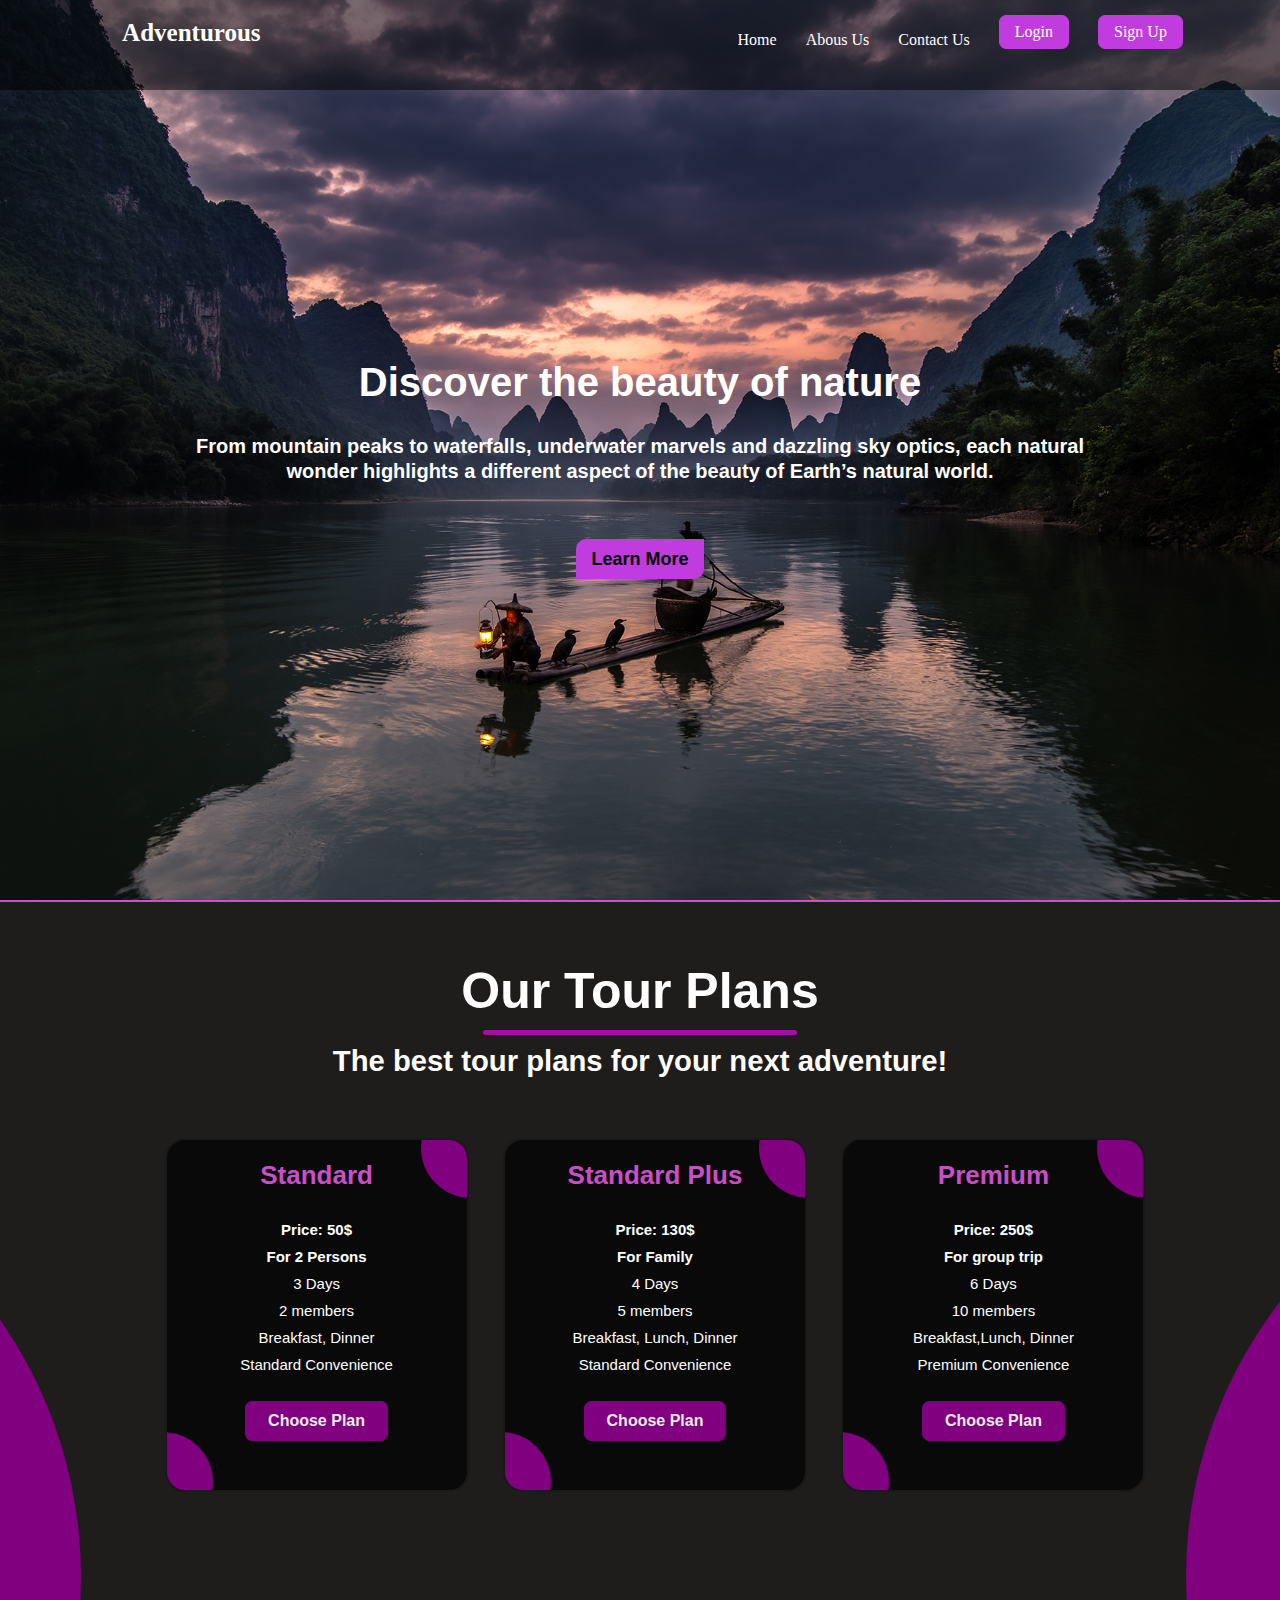
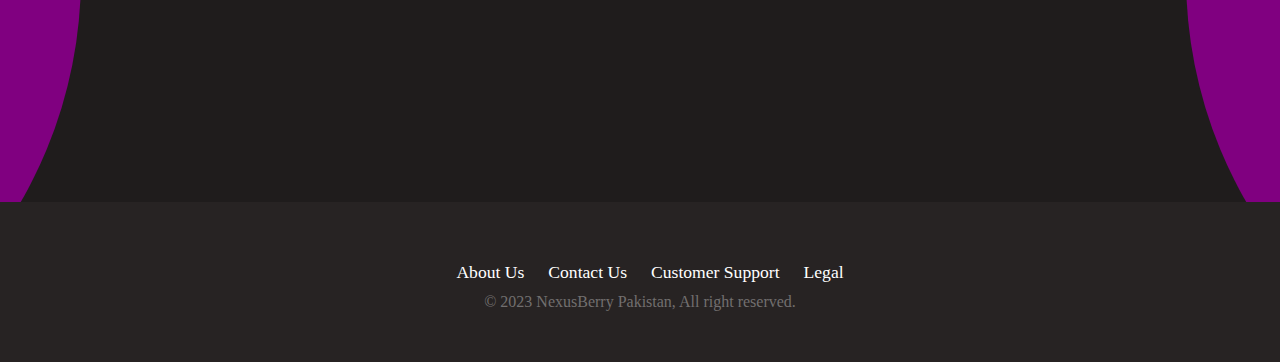
==== index.html @ 3e3c51dd "First commment - First page is totaly ready" ====
<!DOCTYPE html>
<html lang="en">
<head>
    <meta charset="UTF-8">
    <meta name="viewport" content="width=device-width, initial-scale=1.0">
    <title>Inspiration</title>

    <!-- Applying external css -->
    <link rel="stylesheet" href="./style.css">

</head>
<body>

    <!---------------------------- Main Section ------------------------->
    <div class="main">

        <!------------------- Navigation Section -------------------->

        <div class="navigation">
            
            <!-------------------- Navigation list items --------------->

            <div class="list">
                <ul>
                    <li class="logo"><a href="">Adventurous</a></li>
                    <li><a href="">Home</a></li>
                    <li><a href="">Abous Us</a></li>
                    <li><a href="">Contact Us</a></li>
                    <li><a class="btn1" href="">Login</a></li>
                    <li><a href="" class="btn1">Sign Up</a></li>
                </ul>
            </div>
        </div>


        <!----------------- Content Section ----------------->

        <div class="content-sec">
            <div class="content">
                <h1>Discover the beauty of nature</h1>
                <br>
                <h3 class="con-h3">From mountain peaks to waterfalls, underwater marvels and dazzling sky optics, each natural wonder 
                highlights a different aspect of the beauty of Earth’s natural world.</h3>
                <br><br>
                <a href="" class="btn-sec">Learn More</a>
                
            </div>
            
        </div>
    </div>


    <!-- horizontal line -->
    <div class="line"></div>
    <!-------------------- Category Section ----------------->

    <div class="category-sec">


        <div class="content-sec">
            <h1> Our Tour Plans</h1>
            <div class="s-line"></div>
            <h3>The best tour plans for your next adventure!</h3>
        </div>

        <div class="circle"></div>
        <div class="circle2"></div>

        <div class="container">
        <!-------- Section 1-------->

        
        <div class=" category cate-1">
            
            <div class="sb-circle"></div>
            <div class="st-circle"></div>
            
            <h1 class="m1 head">Standard</h1>
            <h3 class="m1 sub-h">Price: 50$</h3>
            <h3 class="m1 sub-h">For 2 Persons</h3>

            <ul class=" category-list">
                <li class="m1  l-item">3 Days</li>
                <li class="m1  l-item">2 members</li>
                <li class="m1  l-item">Breakfast, Dinner</li>
                <li class="m1  l-item">Standard Convenience</li>
            </ul>
            <br>
            <a class="planbtn m1" href="">Choose Plan</a>

        </div>

        <!-------- Section 2-------->
        <div class="category cate-2">
            <h1 class="m1 head">Standard Plus</h1>
            <h3 class="m1 sub-h">Price: 130$</h3>
            <h3 class="m1 sub-h">For Family</h3>
            <div class="sb-circle"></div>
            <div class="st-circle"></div>
            <ul class="category-list">
                <li class="m1  l-item">4 Days</li>
                <li class="m1  l-item">5 members</li>
                <li class="m1  l-item">Breakfast, Lunch, Dinner</li>
                <li class="m1  l-item">Standard Convenience</li>
            </ul>
            <br>
            <a class="planbtn m1" href="">Choose Plan</a>

        </div>


        <!-------- Section 3-------->
        <div class=" category cate-3">
            <div class="sb-circle"></div>
            <div class="st-circle"></div>
            <h1 class="m1 head">Premium</h1>
            <h3 class="m1 sub-h">Price: 250$</h3>
            <h3 class="m1 sub-h">For group trip</h3>

            <ul class="category-list">
                <li class="m1 l-item">6 Days</li>
                <li class="m1  l-item">10 members</li>
                <li class="m1  l-item">Breakfast,Lunch, Dinner</li>
                <li class="m1  l-item">Premium Convenience</li>
            </ul>
            <br>
            <a class="planbtn m1" href="">Choose Plan</a>
        </div>

        </div>

    </div>

    <!-- Footer section -->

    <div class="footer">
        <div class="footer-content">
            <a class="footer-link" href="">About Us</a>
            <a class="footer-link" href="">Contact Us</a>
            <a class="footer-link" href=""> Customer Support</a>
            <a class="footer-link" href="">Legal</a>

            <p class="footer-copyright">&copy; 2023 NexusBerry Pakistan, All right reserved.</p>
        </div>
    </div>



</body>
</html>
---- style.css ----
*{
    margin: 0;
    padding: 0;
    overflow-x: hidden;   
    
}

/* ------------Utility classes -------------------- */
.btn1{
    padding: 7px 15px;
    border-radius: 7px;
    background-color: rgb(193, 60, 223);
    border: 1px solid rgb(193, 60, 223);
    
}
.btn-sec{
    padding: 10px 15px;
    background-color: rgb(193, 60, 223);
    color: black;
    border-top-left-radius: 10px;
    border-bottom-right-radius: 10px;
    font-weight: bold;
    font-size: 18px;
    
}


/* ----------------------------- Main Section --------------------- */
.main{

    width: 100vw;
    height: 100vh;
    background-image: url(./assets/asset3.jpg);
    background-size: cover;
}


/* ----------------------------- Navigation Section --------------------- */

.navigation{

    width: 100vw;
    height: 10vh;
    background-color: rgba(0, 0, 0, 0.5);
    text-align: center;
   
}


/* ---------------List items -------------------- */

.list ul li{
    display: inline-block;
    text-decoration: none;
    
    
     
}

.list ul li a{
    text-decoration: none;
    color:white;
    margin-top: 15px;
    margin-left: 25px;
    display: inline-block;
    
}

.logo{
    margin-right: 35%;
    font-size: 25px;
    font-weight: bold;
    
}

/*---------------------------------- Content section ---------------------------- */
.content {
    
    text-align: center;
    color: white;
    margin: 150px 100px;
    margin-top: 200px;
    font-family: "Proxima Nova", "helvetica neue", helvetica, arial, sans-serif;
    padding: 10px;
    }

.content h1{
    font-size: 40px;
    font-weight: bold;
}
.content h3{
    line-height: 25px;
    
}
.con-h3{
    font-size: 20px;
}
.content a{
    text-decoration: none;
}

/*------------------------- Hovering Effect -------------------------*/

/* -------------------Buttons hover effect--------------- */

.btn1:hover{
    border: 1px solid rgb(181, 60, 192);
    background-color: rgba(193, 60, 223, 0);
}

.btn-sec:hover{
    border: 1px solid rgb(142, 26, 157);
    background-color: rgba(193, 60, 223, 0);
    color:white;
    border-radius: 0px;
}

/* --------------------------Navigation links hover effect ----------------------- */

.list ul li a:hover{
    color: rgb(190, 28, 190)
}


/* ----------------- Plan button --------------- */

.planbtn{
    padding: 10px 22px;
    color:rgb(238, 234, 234);
    background-color: purple;
    border: 1px solid purple;
    font-size: 16px;
    font-weight: bold;
    text-decoration: none;
    border-radius: 7px;
    display: inline-block;
}
.planbtn:hover{
    background-color: rgb(195, 63, 207);
    color:black;
    transition: 0.5s;
}


/*------------------- Category section styling --------------- */


/* ----------- Line styling ----------- */
.line{
    background-color: rgb(209, 78, 209);
    height: 2px;
}

.s-line{
    background-color: rgb(162, 15, 162);
    height: 5px;
    width: 27%;
    border-radius: 5px;
    margin:10px auto;
}




.category-sec{
    width:100vw;
    height:100vh;
    background-color: rgb(31, 28, 28);
    color: white;
    text-align: center;
    padding-top: 0px;
    font-family: "lyon-display-web", sans-serif, sans-serif;
    position:relative;
    overflow: hidden;
}

.circle{
    height: 900px;
    width: 900px;
    position: absolute;
    background-color: purple;
    bottom:-25%;
    left: -64%;
    border-radius: 50%;
}

.circle2{
    height: 900px;
    width: 900px;
    position: absolute;
    background-color: purple;
    bottom:-25%;
    right: -63%;
    border-radius: 50%;
}

.category{
    position: relative;
    overflow: hidden;
}
.sb-circle{
    height: 100px;
    width: 100px;
    border-radius: 50%;
    background-color: purple;
    position: absolute;
    bottom: -12%;
    left: -18%;
}

.st-circle{
    height: 100px;
    width: 100px;
    border-radius: 50%;
    background-color: purple;
    position: absolute;
    top: -12%;
    right: -18%;
}

.category:hover .st-circle, .category:hover .sb-circle{
    background-color: rgba(238, 92, 238, 0.968);
    transition: 0.4s;
    width: 150px;
    height: 70px;
}
.content-sec{
    margin: 60px;
    font-size: 25px;
}

.category-sec .category{
    height: 330px;
    width: 280px;
    background-color: rgba(3, 3, 3, 0.754);
    border: 2px solid rgb(26, 25, 25);
    display: inline-block;
    margin-left: 30px;
    border-radius: 20px;
    text-align: center;
    padding: 10px;
}

.category:hover{
  background-color: rgba(34, 31, 34, 0.927);
  transition: 0.3s;
  box-shadow: 0px 0px 20px rgb(31, 31, 31);

}

.category .m1{
    margin-top: 10px;
    list-style: none;
}


.category  .l-item{
    font-size: 15px;
}

.category .sub-h{
    font-size: 15px;
}
.category .head{
    font-size: 26px;
    font-weight: bold;
    color: rgb(202, 78, 202);
    margin-bottom: 30px;

}


.category-sec .container{
    width: 1200px;
    display: inline-block;
    text-align: center;
}
/* ------------------------ Footer styling --------------------- */

.footer{
    width: 100%;
    height: 20%;
    background-color: rgb(39, 35, 35);
    padding-top: 20px;
    overflow: hidden;
}


.footer-content{
    width:60vw;
    height: 60px;
    margin:40px auto;
    text-align: center;
}

.footer-link{
    margin-left: 20px;
    text-decoration: none;
    font-size: 1.1rem;
    color:white;
}

.footer-link:hover{
    color:blueviolet;
}

.footer-copyright{

    margin-top:10px ;
    color: rgb(114, 111, 111);
}
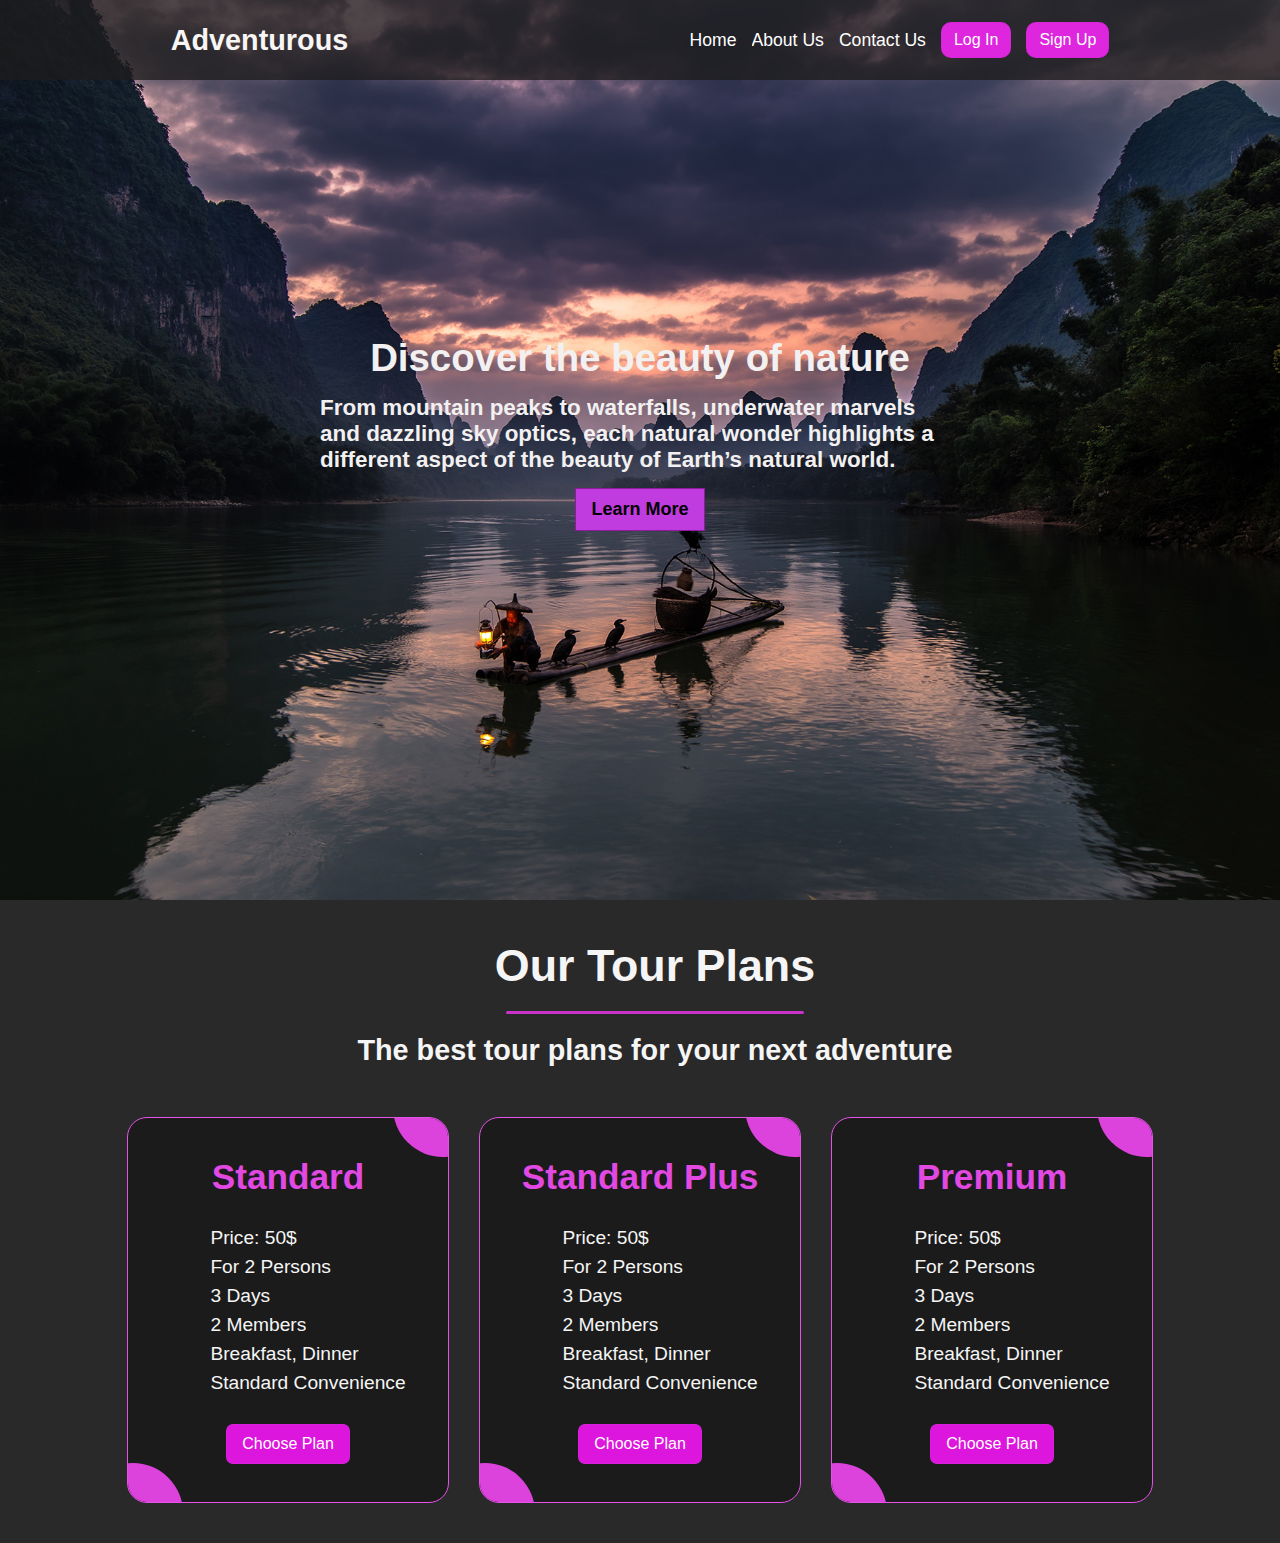
==== commit f0e48980: "category section added and responsive as well." ====
--- a/index.html
+++ b/index.html
@@ -7,6 +7,7 @@
 
     <!-- Applying external css -->
     <link rel="stylesheet" href="./style.css">
+    <link rel="stylesheet" href="./shared.css">
 
 </head>
 <body>
@@ -16,133 +17,120 @@
 
         <!------------------- Navigation Section -------------------->
 
-        <div class="navigation">
-            
-            <!-------------------- Navigation list items --------------->
+        <nav class="nav-container">
 
-            <div class="list">
-                <ul>
-                    <li class="logo"><a href="">Adventurous</a></li>
-                    <li><a href="">Home</a></li>
-                    <li><a href="">Abous Us</a></li>
-                    <li><a href="">Contact Us</a></li>
-                    <li><a class="btn1" href="">Login</a></li>
-                    <li><a href="" class="btn1">Sign Up</a></li>
+            <div class="nav-logo  left-nav">
+                <a class="logo-link" href=""><h2>Adventurous</h2></a>
+            </div>
+
+            <div class="right-nav">
+
+                <ul class="nav-items">
+                    <li><a class="nav-link" href="">Home</a></li>
+                    <li><a class="nav-link" href="">About Us</a></li>
+                    <li><a class="nav-link" href="">Contact Us</a></li>
+                    <li class="nav-btn"><a class="btn-link" href="">Log In</a></li>
+                    <li class="nav-btn"><a class="btn-link"  href="">Sign Up</a></li>
                 </ul>
+
             </div>
-        </div>
+
+        </nav>
 
 
         <!----------------- Content Section ----------------->
 
-        <div class="content-sec">
+        <div class="content-container">
+
+            <div>
+                <h1 class="content-heading">Discover the beauty of nature</h1>
+            </div>
+
             <div class="content">
-                <h1>Discover the beauty of nature</h1>
-                <br>
-                <h3 class="con-h3">From mountain peaks to waterfalls, underwater marvels and dazzling sky optics, each natural wonder 
-                highlights a different aspect of the beauty of Earth’s natural world.</h3>
-                <br><br>
-                <a href="" class="btn-sec">Learn More</a>
-                
+                <h3>From mountain peaks to waterfalls, underwater marvels and dazzling sky optics, each natural wonder
+                    highlights a different aspect of the beauty of Earth’s natural world.
+                </h3>
             </div>
-            
-        </div>
-    </div>
 
 
-    <!-- horizontal line -->
-    <div class="line"></div>
-    <!-------------------- Category Section ----------------->
-
-    <div class="category-sec">
+            <a class="btn-sec" href="">Learn More</a>
 
 
-        <div class="content-sec">
-            <h1> Our Tour Plans</h1>
-            <div class="s-line"></div>
-            <h3>The best tour plans for your next adventure!</h3>
-        </div>
-
-        <div class="circle"></div>
-        <div class="circle2"></div>
-
-        <div class="container">
-        <!-------- Section 1-------->
-
-        
-        <div class=" category cate-1">
-            
-            <div class="sb-circle"></div>
-            <div class="st-circle"></div>
-            
-            <h1 class="m1 head">Standard</h1>
-            <h3 class="m1 sub-h">Price: 50$</h3>
-            <h3 class="m1 sub-h">For 2 Persons</h3>
-
-            <ul class=" category-list">
-                <li class="m1  l-item">3 Days</li>
-                <li class="m1  l-item">2 members</li>
-                <li class="m1  l-item">Breakfast, Dinner</li>
-                <li class="m1  l-item">Standard Convenience</li>
-            </ul>
-            <br>
-            <a class="planbtn m1" href="">Choose Plan</a>
-
-        </div>
-
-        <!-------- Section 2-------->
-        <div class="category cate-2">
-            <h1 class="m1 head">Standard Plus</h1>
-            <h3 class="m1 sub-h">Price: 130$</h3>
-            <h3 class="m1 sub-h">For Family</h3>
-            <div class="sb-circle"></div>
-            <div class="st-circle"></div>
-            <ul class="category-list">
-                <li class="m1  l-item">4 Days</li>
-                <li class="m1  l-item">5 members</li>
-                <li class="m1  l-item">Breakfast, Lunch, Dinner</li>
-                <li class="m1  l-item">Standard Convenience</li>
-            </ul>
-            <br>
-            <a class="planbtn m1" href="">Choose Plan</a>
 
         </div>
 
 
-        <!-------- Section 3-------->
-        <div class=" category cate-3">
-            <div class="sb-circle"></div>
-            <div class="st-circle"></div>
-            <h1 class="m1 head">Premium</h1>
-            <h3 class="m1 sub-h">Price: 250$</h3>
-            <h3 class="m1 sub-h">For group trip</h3>
+    </div>
 
-            <ul class="category-list">
-                <li class="m1 l-item">6 Days</li>
-                <li class="m1  l-item">10 members</li>
-                <li class="m1  l-item">Breakfast,Lunch, Dinner</li>
-                <li class="m1  l-item">Premium Convenience</li>
-            </ul>
-            <br>
-            <a class="planbtn m1" href="">Choose Plan</a>
+
+    <!--------------------- Category Section --------------------->
+
+    <div class="category">
+
+        <div class="category-cont">
+            <h1 class="cate-heading" >Our Tour Plans</h1>
+            <div class="line"></div>
+            <h2 class="cate-sub-heading">The best tour plans for your next adventure</h2>
         </div>
+
+        <div class="carts">
+
+            <div class="cart cart1">
+                <div class="circle"></div>
+                <div class="circle2"></div>
+                <h1 class="cart-heading">Standard</h1>
+
+                <div class="cart-con">
+                    <p>Price: 50$</p>
+                    <p>For 2 Persons</p>
+                    <p>3 Days</p>
+                    <p>2 Members</p>
+                    <p>Breakfast, Dinner</p>
+                    <p>Standard Convenience</p>
+                </div>
+
+                <a class="btn-plan" href="">Choose Plan</a>
+            </div>
+
+            <div class=" cart cart2">
+                <div class="circle"></div>
+                <div class="circle2"></div>
+                <h1 class="cart-heading">Standard Plus</h1>
+
+                <div class="cart-con">
+                    <p>Price: 50$</p>
+                    <p>For 2 Persons</p>
+                    <p>3 Days</p>
+                    <p>2 Members</p>
+                    <p>Breakfast, Dinner</p>
+                    <p>Standard Convenience</p>
+                </div>
+
+                <a class="btn-plan" href="">Choose Plan</a>
+            </div>
+
+            <div class=" cart cart3">
+                <div class="circle"></div>
+                <div class="circle2"></div>
+                <h1 class="cart-heading">Premium</h1>
+
+                <div class="cart-con">
+                    <p>Price: 50$</p>
+                    <p>For 2 Persons</p>
+                    <p>3 Days</p>
+                    <p>2 Members</p>
+                    <p>Breakfast, Dinner</p>
+                    <p>Standard Convenience</p>
+                </div>
+
+                <a class="btn-plan" href="">Choose Plan</a>
+            </div>
+
 
         </div>
 
     </div>
 
-    <!-- Footer section -->
-
-    <div class="footer">
-        <div class="footer-content">
-            <a class="footer-link" href="">About Us</a>
-            <a class="footer-link" href="">Contact Us</a>
-            <a class="footer-link" href=""> Customer Support</a>
-            <a class="footer-link" href="">Legal</a>
-
-            <p class="footer-copyright">&copy; 2023 NexusBerry Pakistan, All right reserved.</p>
-        </div>
-    </div>
 
 
 
--- a/style.css
+++ b/style.css
@@ -1,9 +1,7 @@
-
 *{
     margin: 0;
     padding: 0;
-    overflow-x: hidden;   
-    
+    overflow-x: hidden;
 }
 
 /* ------------Utility classes -------------------- */
@@ -12,95 +10,18 @@
     border-radius: 7px;
     background-color: rgb(193, 60, 223);
     border: 1px solid rgb(193, 60, 223);
-    
+
 }
 .btn-sec{
     padding: 10px 15px;
     background-color: rgb(193, 60, 223);
     color: black;
-    border-top-left-radius: 10px;
-    border-bottom-right-radius: 10px;
+    border: 1px solid rgb(142, 26, 157);
     font-weight: bold;
     font-size: 18px;
-    
-}
-
-
-/* ----------------------------- Main Section --------------------- */
-.main{
-
-    width: 100vw;
-    height: 100vh;
-    background-image: url(./assets/asset3.jpg);
-    background-size: cover;
-}
-
-
-/* ----------------------------- Navigation Section --------------------- */
-
-.navigation{
-
-    width: 100vw;
-    height: 10vh;
-    background-color: rgba(0, 0, 0, 0.5);
-    text-align: center;
-   
-}
-
-
-/* ---------------List items -------------------- */
-
-.list ul li{
-    display: inline-block;
     text-decoration: none;
-    
-    
-     
-}
-
-.list ul li a{
-    text-decoration: none;
-    color:white;
-    margin-top: 15px;
-    margin-left: 25px;
-    display: inline-block;
-    
-}
-
-.logo{
-    margin-right: 35%;
-    font-size: 25px;
-    font-weight: bold;
-    
-}
-
-/*---------------------------------- Content section ---------------------------- */
-.content {
-    
-    text-align: center;
-    color: white;
-    margin: 150px 100px;
-    margin-top: 200px;
-    font-family: "Proxima Nova", "helvetica neue", helvetica, arial, sans-serif;
-    padding: 10px;
-    }
-
-.content h1{
-    font-size: 40px;
-    font-weight: bold;
-}
-.content h3{
-    line-height: 25px;
-    
-}
-.con-h3{
-    font-size: 20px;
-}
-.content a{
-    text-decoration: none;
-}
-
-/*------------------------- Hovering Effect -------------------------*/
+
+}
 
 /* -------------------Buttons hover effect--------------- */
 
@@ -116,197 +37,281 @@
     border-radius: 0px;
 }
 
-/* --------------------------Navigation links hover effect ----------------------- */
-
-.list ul li a:hover{
-    color: rgb(190, 28, 190)
-}
-
-
-/* ----------------- Plan button --------------- */
-
-.planbtn{
-    padding: 10px 22px;
-    color:rgb(238, 234, 234);
-    background-color: purple;
+
+/* ----------------------------- Main Section --------------------- */
+.main{
+
+    width: 100%;
+    height: 100vh;
+    background-image: url(./assets/asset3.jpg);
+    background-size: cover;
+    font-family: "Proxima Nova", "helvetica neue", helvetica, arial, sans-serif;
+
+}
+
+
+
+/*---------------------------------- Content section ---------------------------- */
+
+.content-container{
+    width: 50%;
+    margin:auto;
+    margin-top: 20%;
+    padding:0px 10px;
+    font-family: "Proxima Nova", "helvetica neue", helvetica, arial, sans-serif;
+    display: flex;
+    flex-direction: column;
+    justify-content: center;
+    align-items: center;
+    color: rgb(242, 240, 240);
+    row-gap: 15px;
+    font-size: 1.2rem;
+}
+
+/*------------------------- Category Section -------------------------*/
+
+.category{
+    width: 100%;
+    padding-top:40px;
+    padding-bottom: 40px;
+    background-color: rgb(42, 41, 41);
+    display: flex;
+    align-items: center;
+    justify-content: center;
+    font-family: Helvetica;
+    flex-direction: column;
+}
+.line{
+    width: 50%;
+    height: 3px;
+    border-radius: 10px;
+    background-color: rgb(202, 50, 202);
+}
+.category-cont{
+    display: flex;
+    flex-direction: column;
+    justify-content: center;
+    align-items: center;
+    color: whitesmoke;
+    gap:20px;
+    padding-left: 40px;
+    padding-right: 10px;
+
+}
+.cart{
+    position: relative;
+    overflow: hidden;
+}
+.circle{
+    width: 100px;
+    height: 100px;
+    border-radius: 50%;
+    background-color: rgb(220, 66, 220);
+    position: absolute;
+    top:-16%;
+    right: -14%
+}
+
+.circle2{
+    width: 100px;
+    height: 100px;
+    border-radius: 50%;
+    background-color: rgb(220, 66, 220);
+    position: absolute;
+    bottom:-16%;
+    left: -14%
+}
+
+.cart:hover .circle , .cart:hover .circle2{
+    width: 150px;
+    transition: 0.5s;
+}
+.cart:hover{
+    background-color: rgba(15, 14, 14, 0.517);
+    box-shadow: 0 4px 8px 0 rgba(0, 0, 0, 0.819), 0 6px 20px 0 rgba(0, 0, 0, 0.688);
+}
+.carts{
+    width: 100%;
+    display: flex;
+    flex-direction: row;
+    justify-content: center;
+    align-items: center;
+    color: whitesmoke;
+    column-gap: 30px;
+    flex-wrap: wrap;
+    row-gap: 20px;
+    margin-top: 50px;
+
+}
+
+.cate-heading{
+    font-size: 2.8rem;
+}
+
+.cate-sub-heading{
+    font-size: 1.8rem;
+}
+.cart{
+    width: 20rem;
+    height: 24rem;
+    background-color: rgba(23, 23, 23, 0.751);
+    border: 1px solid rgb(229, 82, 232);
+    border-radius: 20px;
+    display: flex;
+    flex-direction: column;
+    justify-content: center;
+    align-items: center;
+    gap: 30px;
+}
+.cart-con{
+    display: flex;
+    flex-direction: column;
+    align-items: flex-start;
+    gap: 7px;
+    margin-left: 40px;
+    font-size: 1.2rem;
+}
+.cart-heading{
+    font-size: 2.2rem;
+    color: rgb(226, 73, 226);
+}
+.btn-plan{
+    padding: 10px 15px;
+    background-color: rgb(220, 22, 220);
+    color: white;
+    text-decoration: none;
+    border-radius: 7px;
+    border: 1px solid rgba(221, 160, 221, 0.072);
+}
+.btn-plan:hover{
+    background-color: rgba(220, 22, 220, 0.448);
+    border: 1px solid plum;
+    transition: 0.4s;
+}
+
+/* ------------Form Styling -------------- */
+
+.form-container{
+    box-sizing: border-box;
+    width: 25rem;
+    background-color: rgba(47, 46, 46, 0.765);
+    border: 2px solid rgba(0, 0, 0, 0.096);
+    border-radius: 10px;
+    margin:40px auto;
+    display: flex;
+    flex-direction: column;
+    row-gap: 18px;
+    padding:20px 70px;
+    color: rgb(235, 228, 228);
+
+
+}
+.background{
+    height: 100vh;
+    width: 100%;
+    background-image: url(./assets/asset2.jpg);
+    background-size: cover;
+    font-family: "Proxima Nova", "helvetica neue", helvetica, arial, sans-serif;
+}
+.form-item{
+    display: flex;
+    flex-direction: column;
+    row-gap: 3px;
+}
+
+.terms-con{
+    display: flex;
+    flex-direction: row;
+    column-gap: 3px;
+    font-size: 0.8rem;
+    justify-content: center;
+}
+.form-heading{
+    text-align: center;
+    color:rgb(248, 19, 225);
+}
+.form-input, .form-seclect{
+    height: 32px;
+    background-color: rgba(23, 22, 22, 0.808);
+    border-radius: 7px;
+    border: 1px solid black;
+    outline: none;
+    padding-left:7px ;
+    color: rgb(220, 211, 211);
+}
+.sign-btn{
+    padding: 10px 10px;
+    color: black;
+    border-radius: 10px;
+    border: 1px solid black;
+    font-weight: bold;
+    background-color: rgb(214, 51, 214);
+    cursor: pointer;
+}
+.sign-btn:hover{
+    background-color: rgba(128, 0, 128, 0.447);
+    border:1px solid rgba(128, 0, 128, 0.564);
+    color: white;
+}
+.form-input:focus, .form-seclect:focus{
     border: 1px solid purple;
-    font-size: 16px;
+    border-radius: 7px;
+}
+label{
+    margin-left: 2px;
+}
+.term-link{
+    color: rgb(218, 209, 209);
+    font-size: 0.8rem;
+    text-decoration: none;
+}
+.term-link:hover{
+    text-decoration: underline;
+}
+
+
+
+.al-log{
+    font-size: 0.9rem;
+    text-align: center;
+
+}
+.al-log-link{
+    color: rgb(194, 40, 194);
+    font-size: 1rem;
     font-weight: bold;
     text-decoration: none;
-    border-radius: 7px;
-    display: inline-block;
-}
-.planbtn:hover{
-    background-color: rgb(195, 63, 207);
-    color:black;
-    transition: 0.5s;
-}
-
-
-/*------------------- Category section styling --------------- */
-
-
-/* ----------- Line styling ----------- */
-.line{
-    background-color: rgb(209, 78, 209);
-    height: 2px;
-}
-
-.s-line{
-    background-color: rgb(162, 15, 162);
-    height: 5px;
-    width: 27%;
-    border-radius: 5px;
-    margin:10px auto;
-}
-
-
-
-
-.category-sec{
-    width:100vw;
-    height:100vh;
-    background-color: rgb(31, 28, 28);
-    color: white;
-    text-align: center;
-    padding-top: 0px;
-    font-family: "lyon-display-web", sans-serif, sans-serif;
-    position:relative;
-    overflow: hidden;
-}
-
-.circle{
-    height: 900px;
-    width: 900px;
-    position: absolute;
-    background-color: purple;
-    bottom:-25%;
-    left: -64%;
-    border-radius: 50%;
-}
-
-.circle2{
-    height: 900px;
-    width: 900px;
-    position: absolute;
-    background-color: purple;
-    bottom:-25%;
-    right: -63%;
-    border-radius: 50%;
-}
-
-.category{
-    position: relative;
-    overflow: hidden;
-}
-.sb-circle{
-    height: 100px;
-    width: 100px;
-    border-radius: 50%;
-    background-color: purple;
-    position: absolute;
-    bottom: -12%;
-    left: -18%;
-}
-
-.st-circle{
-    height: 100px;
-    width: 100px;
-    border-radius: 50%;
-    background-color: purple;
-    position: absolute;
-    top: -12%;
-    right: -18%;
-}
-
-.category:hover .st-circle, .category:hover .sb-circle{
-    background-color: rgba(238, 92, 238, 0.968);
-    transition: 0.4s;
-    width: 150px;
-    height: 70px;
-}
-.content-sec{
-    margin: 60px;
-    font-size: 25px;
-}
-
-.category-sec .category{
-    height: 330px;
-    width: 280px;
-    background-color: rgba(3, 3, 3, 0.754);
-    border: 2px solid rgb(26, 25, 25);
-    display: inline-block;
-    margin-left: 30px;
-    border-radius: 20px;
-    text-align: center;
-    padding: 10px;
-}
-
-.category:hover{
-  background-color: rgba(34, 31, 34, 0.927);
-  transition: 0.3s;
-  box-shadow: 0px 0px 20px rgb(31, 31, 31);
-
-}
-
-.category .m1{
-    margin-top: 10px;
-    list-style: none;
-}
-
-
-.category  .l-item{
-    font-size: 15px;
-}
-
-.category .sub-h{
-    font-size: 15px;
-}
-.category .head{
-    font-size: 26px;
-    font-weight: bold;
-    color: rgb(202, 78, 202);
-    margin-bottom: 30px;
-
-}
-
-
-.category-sec .container{
-    width: 1200px;
-    display: inline-block;
-    text-align: center;
-}
-/* ------------------------ Footer styling --------------------- */
-
-.footer{
-    width: 100%;
-    height: 20%;
-    background-color: rgb(39, 35, 35);
-    padding-top: 20px;
-    overflow: hidden;
-}
-
-
-.footer-content{
-    width:60vw;
-    height: 60px;
-    margin:40px auto;
-    text-align: center;
-}
-
-.footer-link{
-    margin-left: 20px;
-    text-decoration: none;
-    font-size: 1.1rem;
-    color:white;
-}
-
-.footer-link:hover{
-    color:blueviolet;
-}
-
-.footer-copyright{
-
-    margin-top:10px ;
-    color: rgb(114, 111, 111);
+}
+.al-log-link:hover{
+    text-decoration: underline;
+}
+
+
+
+/* --------------- Media query ------------- */
+
+@media only screen and (max-width: 600px) {
+
+    /*---------------- Content section -------------*/
+    .content-container{
+        width: 100%;
+        padding-top: 30%;
+
+    }
+
+    .content, .content-heading{
+        padding: 0px 20px;
+        font-size: 1.1rem;
+    }
+    .content-heading{
+        font-size: 1.9rem;
+    }
+    .cate-sub-heading{
+        text-align: center;
+    }
+
+    .form-container{
+        width: 100%;
+
+    }
 }--- a/shared.css
+++ b/shared.css
@@ -0,0 +1,57 @@
+/* Navigation Bar */
+
+.nav-container{
+    width: 100%;
+    height: 5rem;
+    background-color: rgba(29, 28, 28, 0.765);
+    display: flex;
+    flex-direction: row;
+    justify-content: space-around;
+    align-items: center;
+}
+.nav-items{
+    display: flex;
+    flex-direction: row;
+    column-gap: 15px;
+    align-items: center;
+}
+
+.logo-link{
+    text-decoration: none;
+    color: rgb(248, 245, 245);
+    font-weight: bold;
+    font-size: 1.2rem;
+}
+.logo-link:hover{
+    color: rgb(215, 83, 215);
+}
+
+.nav-link{
+    text-decoration: none;
+    color: white;
+    font-size: 1.1rem;
+
+
+}
+.nav-link:hover{
+    color: rgb(215, 83, 215);
+
+}
+
+.nav-btn{
+
+    padding: 8px 12px;
+    border: 1px solid rgba(0, 0, 0, 0.023);
+    border-radius: 10px;
+    background-color: rgb(221, 38, 221);
+}
+.btn-link{
+    color: white;
+    text-decoration: none;
+}
+.nav-btn:hover{
+
+    background-color: rgba(0, 0, 0, 0);
+    border: 1px solid purple;
+}
+
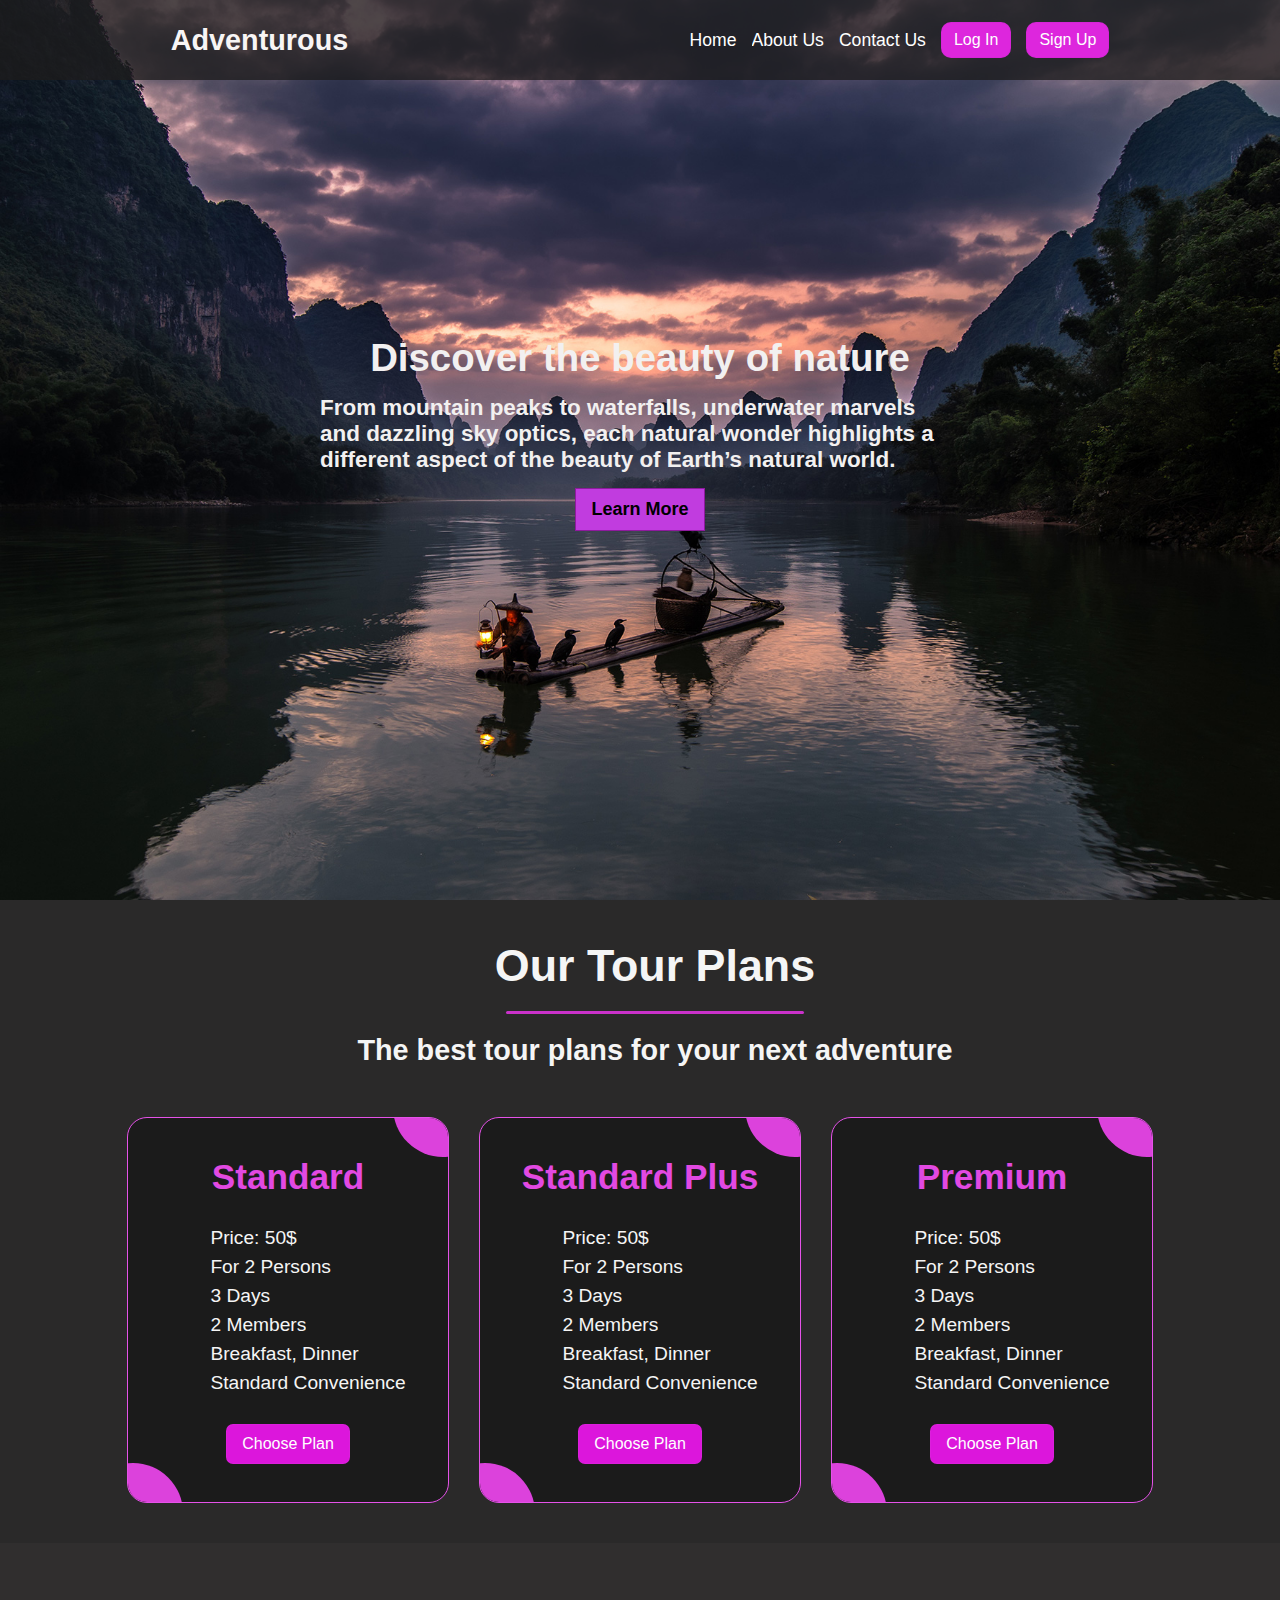
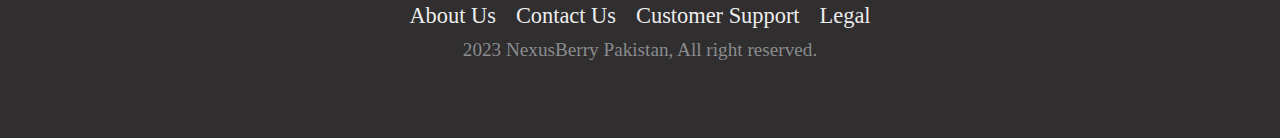
==== commit 3944ac9d: "footer added" ====
--- a/index.html
+++ b/index.html
@@ -17,25 +17,31 @@
 
         <!------------------- Navigation Section -------------------->
 
-        <nav class="nav-container">
 
-            <div class="nav-logo  left-nav">
-                <a class="logo-link" href=""><h2>Adventurous</h2></a>
-            </div>
+            <nav class="nav-container">
 
-            <div class="right-nav">
+                    <div class="nav-logo  left-nav">
+                        <a class="logo-link" href=""><h2>Adventurous</h2></a>
+                    </div>
 
-                <ul class="nav-items">
-                    <li><a class="nav-link" href="">Home</a></li>
-                    <li><a class="nav-link" href="">About Us</a></li>
-                    <li><a class="nav-link" href="">Contact Us</a></li>
-                    <li class="nav-btn"><a class="btn-link" href="">Log In</a></li>
-                    <li class="nav-btn"><a class="btn-link"  href="">Sign Up</a></li>
-                </ul>
 
-            </div>
 
-        </nav>
+                <div class="right-nav">
+
+                    <div>
+                        <ul class="nav-items">
+                            <li><a class="nav-link" href="./index.html">Home</a></li>
+                            <li><a class="nav-link" href="">About Us</a></li>
+                            <li><a class="nav-link" href="">Contact Us</a></li>
+                            <li class="nav-btn"><a class="btn-link" href="">Log In</a></li>
+                            <li class="nav-btn"><a class="btn-link"  href="./signup.html">Sign Up</a></li>
+                        </ul>
+                    </div>
+
+                </div>
+            </nav>
+
+
 
 
         <!----------------- Content Section ----------------->
@@ -131,6 +137,23 @@
 
     </div>
 
+    <!---------------- Footer Section --------------->
+
+    <footer class="footer-container">
+
+        <div class="footer-items">
+
+            <div class="footer-links">
+                <a class="footer-link" href="">About Us</a>
+                <a class="footer-link" href="">Contact Us</a>
+                <a class="footer-link" href="">Customer Support</a>
+                <a class="footer-link" href="">Legal</a>
+            </div>
+
+            <p class="copy-con">2023 NexusBerry Pakistan, All right reserved.</p>
+        </div>
+
+    </footer>
 
 
 
--- a/style.css
+++ b/style.css
@@ -207,11 +207,12 @@
 
 }
 .background{
-    height: 100vh;
+    height: 80vh;
     width: 100%;
     background-image: url(./assets/asset2.jpg);
     background-size: cover;
     font-family: "Proxima Nova", "helvetica neue", helvetica, arial, sans-serif;
+
 }
 .form-item{
     display: flex;
@@ -305,13 +306,21 @@
     }
     .content-heading{
         font-size: 1.9rem;
-    }
+        text-align: center;
+    }
+    /* ------------- Category section --------------- */
     .cate-sub-heading{
         text-align: center;
     }
 
+    .cate-heading{
+        text-align: center;
+    }
+
+    /* -------------------- Form Section ---------------- */
     .form-container{
         width: 100%;
 
     }
+
 }--- a/shared.css
+++ b/shared.css
@@ -55,3 +55,74 @@
     border: 1px solid purple;
 }
 
+/* ----------------- Footer Section ---------------- */
+
+.footer-container{
+    width: 100%;
+    height: 15vh;
+    background-color: rgb(48, 46, 46);
+    padding-top: 60px;
+
+}
+.footer-items{
+    display: flex;
+    flex-direction: column;
+    align-items: center;
+
+
+
+}
+.footer-links{
+    display: flex;
+    flex-direction: row;
+    gap:20px;
+    font-size: 1.4rem;
+}
+
+.footer-link{
+    color: rgb(237, 237, 237);
+    text-decoration: none;
+}
+.footer-link:hover{
+    color: rgb(227, 48, 227);
+}
+.copy-con{
+    margin-top: 10px;
+    font-size: 1.2rem;
+    color:rgb(138, 140, 144);
+}
+@media only screen and (max-width: 650px) {
+
+
+    /*------------------ Navbar --------------*/
+
+
+    .nav-container{
+        flex-direction: column;
+    }
+    .nav-link{
+        text-decoration: none;
+        color: white;
+        font-size: 0.8rem;
+        font-weight: bold;
+    }
+    .nav-btn{
+
+        padding: 5px 8px;
+
+    }
+    .btn-link{
+        font-size: 0.8rem;
+        font-weight: bold;
+    }
+
+
+    /* --------- footer section ----------- */
+
+    .footer-links{
+        font-size: 1rem;
+    }
+    .copy-con{
+        font-size: 0.9rem;
+    }
+}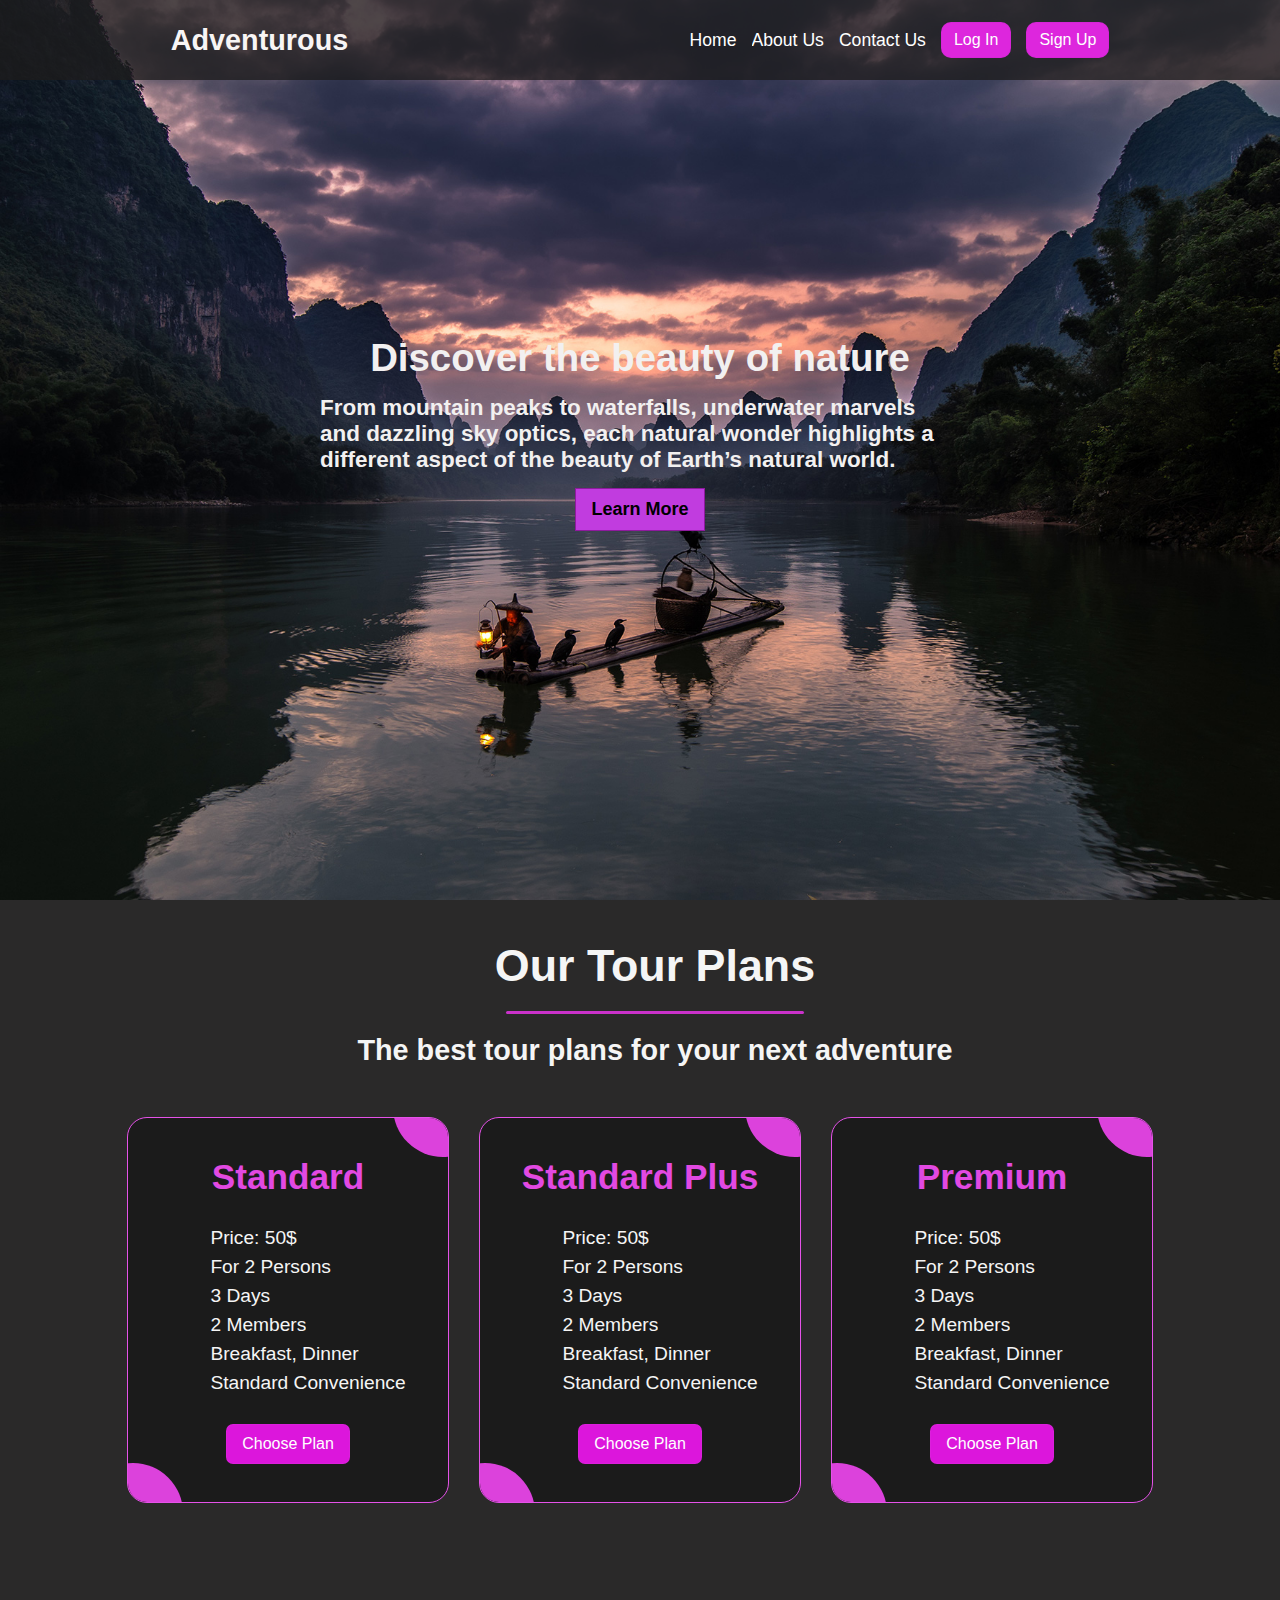
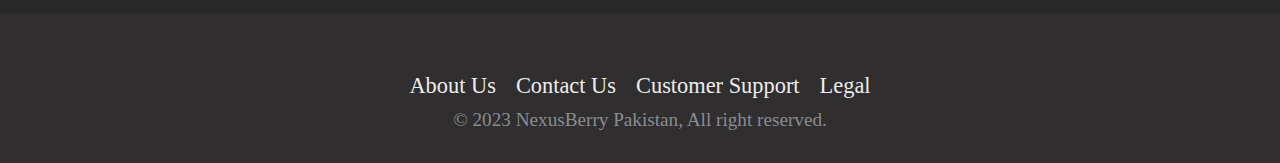
==== commit 8d5b3f32: "signup page done" ====
--- a/index.html
+++ b/index.html
@@ -150,7 +150,7 @@
                 <a class="footer-link" href="">Legal</a>
             </div>
 
-            <p class="copy-con">2023 NexusBerry Pakistan, All right reserved.</p>
+            <p class="copy-con">&copy; 2023 NexusBerry Pakistan, All right reserved.</p>
         </div>
 
     </footer>
--- a/style.css
+++ b/style.css
@@ -141,6 +141,7 @@
     flex-wrap: wrap;
     row-gap: 20px;
     margin-top: 50px;
+    margin-bottom: 70px;
 
 }
 
@@ -194,23 +195,24 @@
 .form-container{
     box-sizing: border-box;
     width: 25rem;
-    background-color: rgba(47, 46, 46, 0.765);
-    border: 2px solid rgba(0, 0, 0, 0.096);
-    border-radius: 10px;
+    background-color: rgba(47, 46, 46, 0.859);
+    border-radius: 20px;
     margin:40px auto;
     display: flex;
     flex-direction: column;
     row-gap: 18px;
     padding:20px 70px;
     color: rgb(235, 228, 228);
+    border:1px solid rgb(203, 45, 203);
 
 
 }
 .background{
-    height: 80vh;
+    height: 90vh;
     width: 100%;
     background-image: url(./assets/asset2.jpg);
     background-size: cover;
+    background-color: rgb(47, 40, 40);
     font-family: "Proxima Nova", "helvetica neue", helvetica, arial, sans-serif;
 
 }
@@ -258,9 +260,7 @@
     border: 1px solid purple;
     border-radius: 7px;
 }
-label{
-    margin-left: 2px;
-}
+
 .term-link{
     color: rgb(218, 209, 209);
     font-size: 0.8rem;
@@ -286,7 +286,13 @@
 .al-log-link:hover{
     text-decoration: underline;
 }
-
+.form-content{
+    color:rgb(255, 255, 255);
+    text-align: center;
+    margin-top: 8rem;
+    font-family:'Gill Sans', 'Gill Sans MT', Calibri, 'Trebuchet MS', sans-serif;
+    font-weight: bold;
+}
 
 
 /* --------------- Media query ------------- */
--- a/shared.css
+++ b/shared.css
@@ -59,7 +59,7 @@
 
 .footer-container{
     width: 100%;
-    height: 15vh;
+    height: 10vh;
     background-color: rgb(48, 46, 46);
     padding-top: 60px;
 
